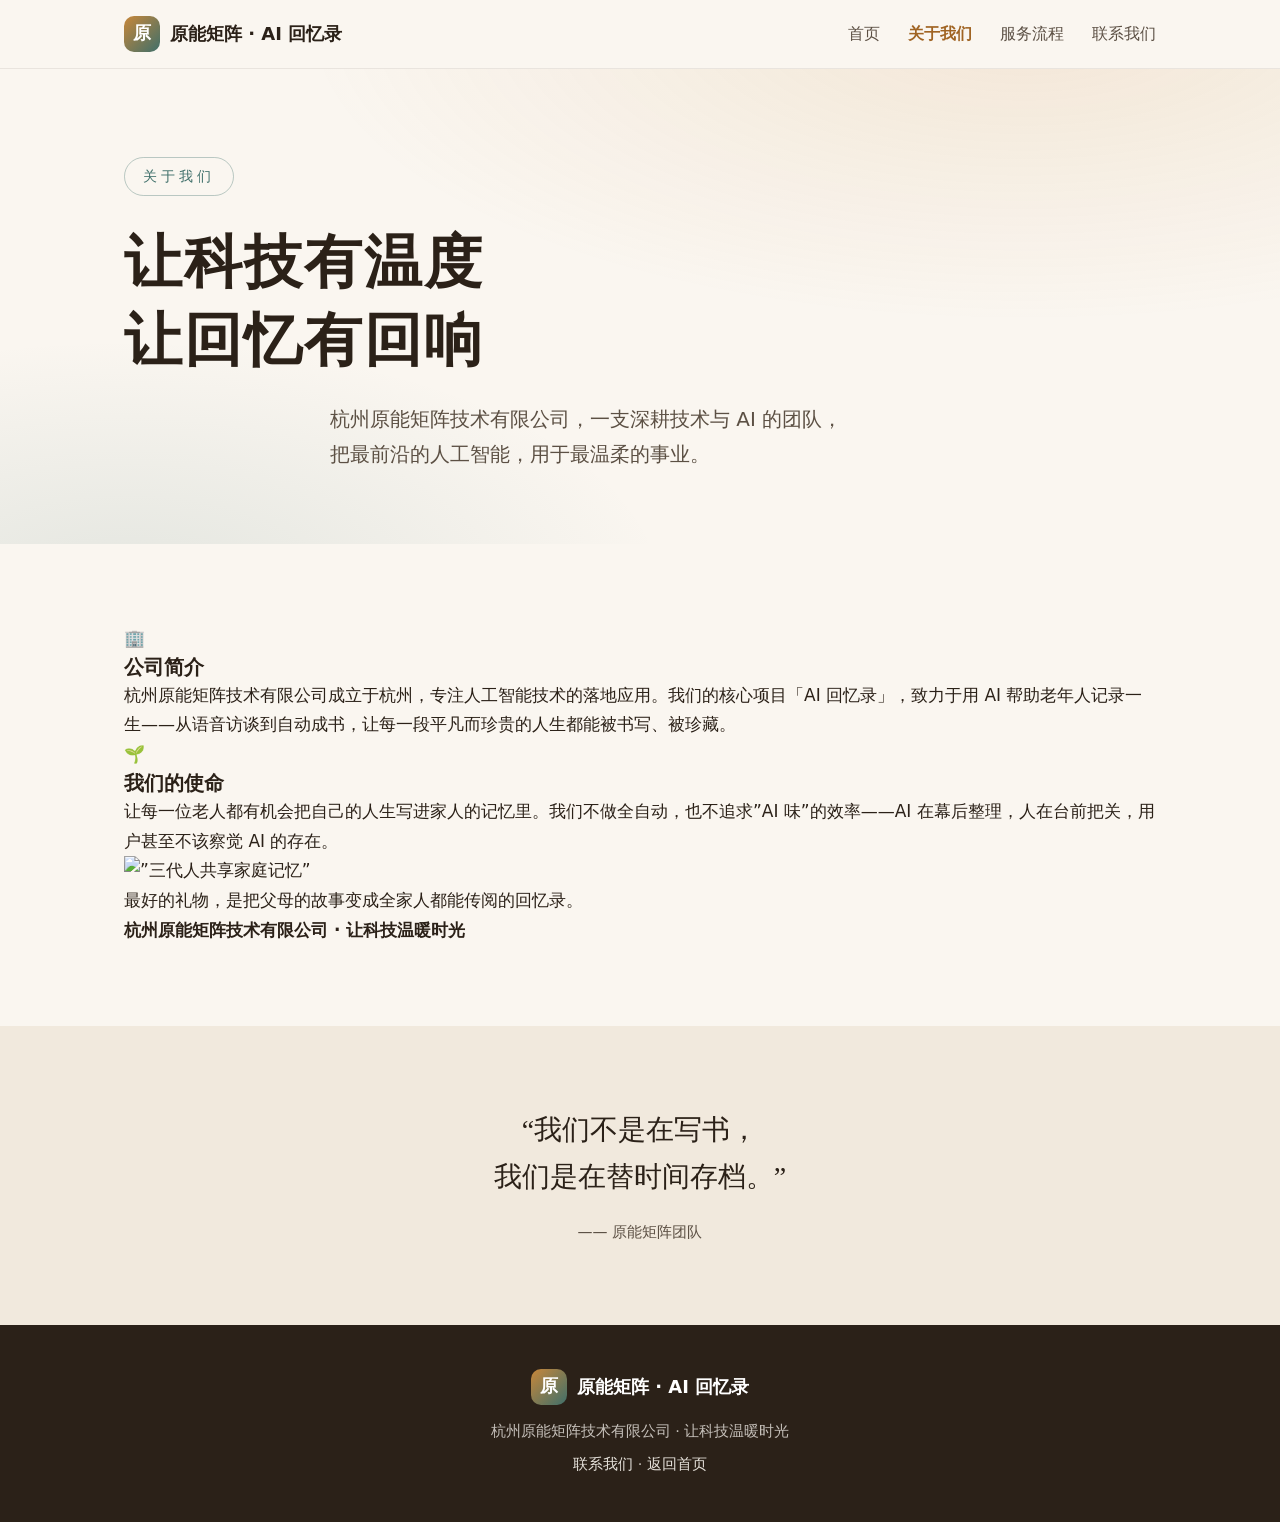
==== about.html @ 4eae6984 "1st" ====
<!DOCTYPE html>
<html lang="zh-CN">
<head>
  <meta charset="UTF-8">
  <meta name="viewport" content="width=device-width, initial-scale=1.0">
  <title>关于我们 — 原能矩阵 · AI 回忆录</title>
  <meta name="description" content="杭州原能矩阵技术有限公司：一支技术与人文并重的团队，用 AI 为老年人撰写回忆录。">
  <link rel="stylesheet" href="css/main.css">
</head>
<body>

  <header class="site-header">
    <div class="container nav">
      <a class="brand" href="index.html">
        <span class="brand-mark">原</span>
        <span>原能矩阵 · AI 回忆录</span>
      </a>
      <ul class="nav-links">
        <li><a href="index.html">首页</a></li>
        <li><a href="about.html" class="active">关于我们</a></li>
        <li><a href="service.html">服务流程</a></li>
        <li><a href="contact.html">联系我们</a></li>
      </ul>
    </div>
  </header>

  <section class="hero">
    <div class="container">
      <span class="hero-eyebrow">关于我们</span>
      <h1>让科技有温度<br>让回忆有回响</h1>
      <p class="hero-sub">杭州原能矩阵技术有限公司，一支深耕技术与 AI 的团队，<br>把最前沿的人工智能，用于最温柔的事业。</p>
    </div>
  </section>

  <section class="section">
    <div class="container">
      <div class=”grid grid-2”>
        <div class=”card”>
          <div class=”card-icon”>🏢</div>
          <h3>公司简介</h3>
          <p>杭州原能矩阵技术有限公司成立于杭州，专注人工智能技术的落地应用。我们的核心项目「AI 回忆录」，致力于用 AI 帮助老年人记录一生——从语音访谈到自动成书，让每一段平凡而珍贵的人生都能被书写、被珍藏。</p>
        </div>
        <div class=”card”>
          <div class=”card-icon”>🌱</div>
          <h3>我们的使命</h3>
          <p>让每一位老人都有机会把自己的人生写进家人的记忆里。我们不做全自动，也不追求”AI 味”的效率——AI 在幕后整理，人在台前把关，用户甚至不该察觉 AI 的存在。</p>
        </div>
      </div>
      <div class=”card” style=”margin-top: 24px;”>
        <img src=”images/family.jpg” alt=”三代人共享家庭记忆” style=”width: 100%; height: auto; max-height: 380px; object-fit: cover; border-radius: 12px; margin-bottom: 16px;”>
        <p style=”text-align: center; color: var(--ink-soft);”>
          最好的礼物，是把父母的故事变成全家人都能传阅的回忆录。<br>
          <strong>杭州原能矩阵技术有限公司 · 让科技温暖时光</strong>
        </p>
      </div>
    </div>
  </section>

  <section class="section alt">
    <div class="container">
      <div class="quote">
        <blockquote>“我们不是在写书，<br>我们是在替时间存档。”</blockquote>
        <cite>—— 原能矩阵团队</cite>
      </div>
    </div>
  </section>

  <footer class="site-footer">
    <div class="container">
      <div class="brand">
        <span class="brand-mark">原</span>
        <span>原能矩阵 · AI 回忆录</span>
      </div>
      <p>杭州原能矩阵技术有限公司 · 让科技温暖时光</p>
      <p style="margin-top:8px"><a href="contact.html">联系我们</a> · <a href="index.html">返回首页</a></p>
    </div>
  </footer>

</body>
</html>
---- css/main.css ----
/* 原能矩阵 · AI 回忆录 — 全站样式 */
:root {
  --ink: #2b2118;
  --ink-soft: #5c5044;
  --paper: #faf6f0;
  --paper-deep: #f1e9dd;
  --amber: #c8873a;
  --amber-deep: #a06423;
  --teal: #3f6f6a;
  --card: #ffffff;
  --shadow: 0 6px 24px rgba(43, 33, 24, .08);
  --radius: 16px;
}

* { margin: 0; padding: 0; box-sizing: border-box; }

html { scroll-behavior: smooth; }

body {
  font-family: "PingFang SC", "Hiragino Sans GB", "Microsoft YaHei", system-ui, sans-serif;
  color: var(--ink);
  background: var(--paper);
  line-height: 1.75;
  font-size: 17px;
}

h1, h2, h3 { font-family: "Songti SC", "Noto Serif SC", "SimSun", serif; line-height: 1.35; }

img { max-width: 100%; display: block; }

a { color: var(--amber-deep); text-decoration: none; }
a:hover { text-decoration: underline; }

.container { max-width: 1080px; margin: 0 auto; padding: 0 24px; }

/* ---------- 顶部导航 ---------- */
.site-header {
  position: sticky; top: 0; z-index: 50;
  background: rgba(250, 246, 240, .92);
  backdrop-filter: blur(10px);
  border-bottom: 1px solid rgba(43, 33, 24, .08);
}
.nav {
  display: flex; align-items: center; justify-content: space-between;
  height: 68px;
}
.brand { display: flex; align-items: center; gap: 10px; font-weight: 700; font-size: 18px; color: var(--ink); }
.brand-mark {
  width: 36px; height: 36px; border-radius: 10px;
  background: linear-gradient(135deg, var(--amber), var(--teal));
  color: #fff; display: grid; place-items: center;
  font-family: serif; font-size: 18px;
}
.nav-links { display: flex; gap: 28px; list-style: none; }
.nav-links a { color: var(--ink-soft); font-size: 15.5px; }
.nav-links a:hover { color: var(--amber-deep); text-decoration: none; }
.nav-links a.active { color: var(--amber-deep); font-weight: 600; }

/* ---------- Hero ---------- */
.hero {
  padding: 88px 0 72px;
  background:
    radial-gradient(1200px 500px at 80% -10%, rgba(200, 135, 58, .14), transparent 60%),
    radial-gradient(900px 420px at 10% 110%, rgba(63, 111, 106, .12), transparent 60%);
  text-align: left;
}
.hero-grid {
  display: grid;
  grid-template-columns: 1.05fr .95fr;
  gap: 48px;
  align-items: center;
}
.hero-content { max-width: 620px; }
.hero-image {
  border-radius: 24px;
  overflow: hidden;
  box-shadow: 0 18px 50px rgba(43, 33, 24, .18);
}
.hero-image img {
  width: 100%;
  height: auto;
  display: block;
  object-fit: cover;
  aspect-ratio: 4 / 3;
}
.hero-eyebrow {
  display: inline-block; font-size: 14px; letter-spacing: 4px;
  color: var(--teal); border: 1px solid rgba(63, 111, 106, .35);
  padding: 6px 18px; border-radius: 999px; margin-bottom: 28px;
}
.hero h1 { font-size: clamp(34px, 6vw, 58px); letter-spacing: 2px; }
.hero h1 em { font-style: normal; color: var(--amber-deep); }
.hero-sub { margin: 22px auto 0; max-width: 620px; color: var(--ink-soft); font-size: clamp(16px, 2.4vw, 20px); }
.hero-actions { margin-top: 40px; display: flex; gap: 16px; justify-content: center; flex-wrap: wrap; }

.btn {
  display: inline-block; padding: 13px 32px; border-radius: 999px;
  font-size: 16px; font-weight: 600; cursor: pointer; border: 1px solid transparent;
  transition: transform .15s ease, box-shadow .15s ease;
}
.btn:hover { text-decoration: none; transform: translateY(-2px); }
.btn-primary { background: var(--amber); color: #fff; box-shadow: 0 8px 20px rgba(200, 135, 58, .35); }
.btn-primary:hover { background: var(--amber-deep); }
.btn-ghost { background: transparent; color: var(--ink); border-color: rgba(43, 33, 24, .25); }
.btn-ghost:hover { border-color: var(--amber-deep); color: var(--amber-deep); }

/* ---------- 通用区块 ---------- */
.section { padding: 80px 0; }
.section.alt { background: var(--paper-deep); }
.section-head { text-align: center; margin-bottom: 52px; }
.section-head h2 { font-size: clamp(26px, 4vw, 36px); letter-spacing: 2px; }
.section-head p { color: var(--ink-soft); margin-top: 12px; }

/* 卡片 */
.grid { display: grid; gap: 28px; }
.grid-3 { grid-template-columns: repeat(3, 1fr); }
.grid-2 { grid-template-columns: repeat(2, 1fr); }

.card {
  background: var(--card); border-radius: var(--radius);
  padding: 34px 30px; box-shadow: var(--shadow);
  border: 1px solid rgba(43, 33, 24, .05);
  transition: transform .2s ease;
}
.card:hover { transform: translateY(-4px); }
.card-icon {
  width: 56px; height: 56px; border-radius: 14px;
  display: grid; place-items: center; font-size: 28px;
  background: rgba(200, 135, 58, .12); margin-bottom: 20px;
}
.card h3 { font-size: 21px; margin-bottom: 10px; }
.card p { color: var(--ink-soft); font-size: 15.5px; }

/* 流程步骤 */
.steps { counter-reset: step; }
.step { position: relative; padding-left: 76px; }
.step + .step { margin-top: 36px; }
.step-num {
  position: absolute; left: 0; top: 0;
  width: 52px; height: 52px; border-radius: 50%;
  background: var(--teal); color: #fff;
  display: grid; place-items: center;
  font-family: serif; font-size: 24px;
}
.step h3 { font-size: 19px; margin-bottom: 6px; }
.step p { color: var(--ink-soft); font-size: 15.5px; }

/* 引用 */
.quote {
  max-width: 720px; margin: 0 auto; text-align: center;
  padding: 0 24px;
}
.quote blockquote {
  font-family: "Songti SC", "Noto Serif SC", serif;
  font-size: clamp(20px, 3.4vw, 28px); line-height: 1.7;
  color: var(--ink);
}
.quote cite { display: block; margin-top: 18px; color: var(--ink-soft); font-style: normal; font-size: 15px; }

/* 联系 */
.contact-list { list-style: none; display: grid; gap: 18px; max-width: 560px; margin: 0 auto; }
.contact-list li {
  background: var(--card); border-radius: var(--radius);
  padding: 20px 26px; box-shadow: var(--shadow);
  display: flex; align-items: center; gap: 16px;
}
.contact-list .ci { font-size: 24px; }

/* ---------- 页脚 ---------- */
.site-footer {
  background: var(--ink); color: rgba(250, 246, 240, .75);
  padding: 44px 0; text-align: center; font-size: 14.5px;
}
.site-footer .brand { color: #fff; justify-content: center; margin-bottom: 14px; }
.site-footer a { color: rgba(250, 246, 240, .9); }

/* ---------- 移动端 ---------- */
@media (max-width: 860px) {
  .grid-3, .grid-2 { grid-template-columns: 1fr; }
  .nav-links { gap: 16px; }
  .nav-links a { font-size: 14px; }
  .hero { padding: 64px 0 56px; }
  .hero-grid { grid-template-columns: 1fr; }
  .hero-image { max-width: 70%; margin: 0 auto; }
  .section { padding: 56px 0; }
}
@media (max-width: 560px) {
  .nav { height: auto; flex-direction: column; gap: 10px; padding: 12px 0; }
  .nav-links { flex-wrap: wrap; justify-content: center; gap: 12px 20px; }
  body { font-size: 16px; }
  .contact-list li { flex-direction: column; text-align: center; }
}
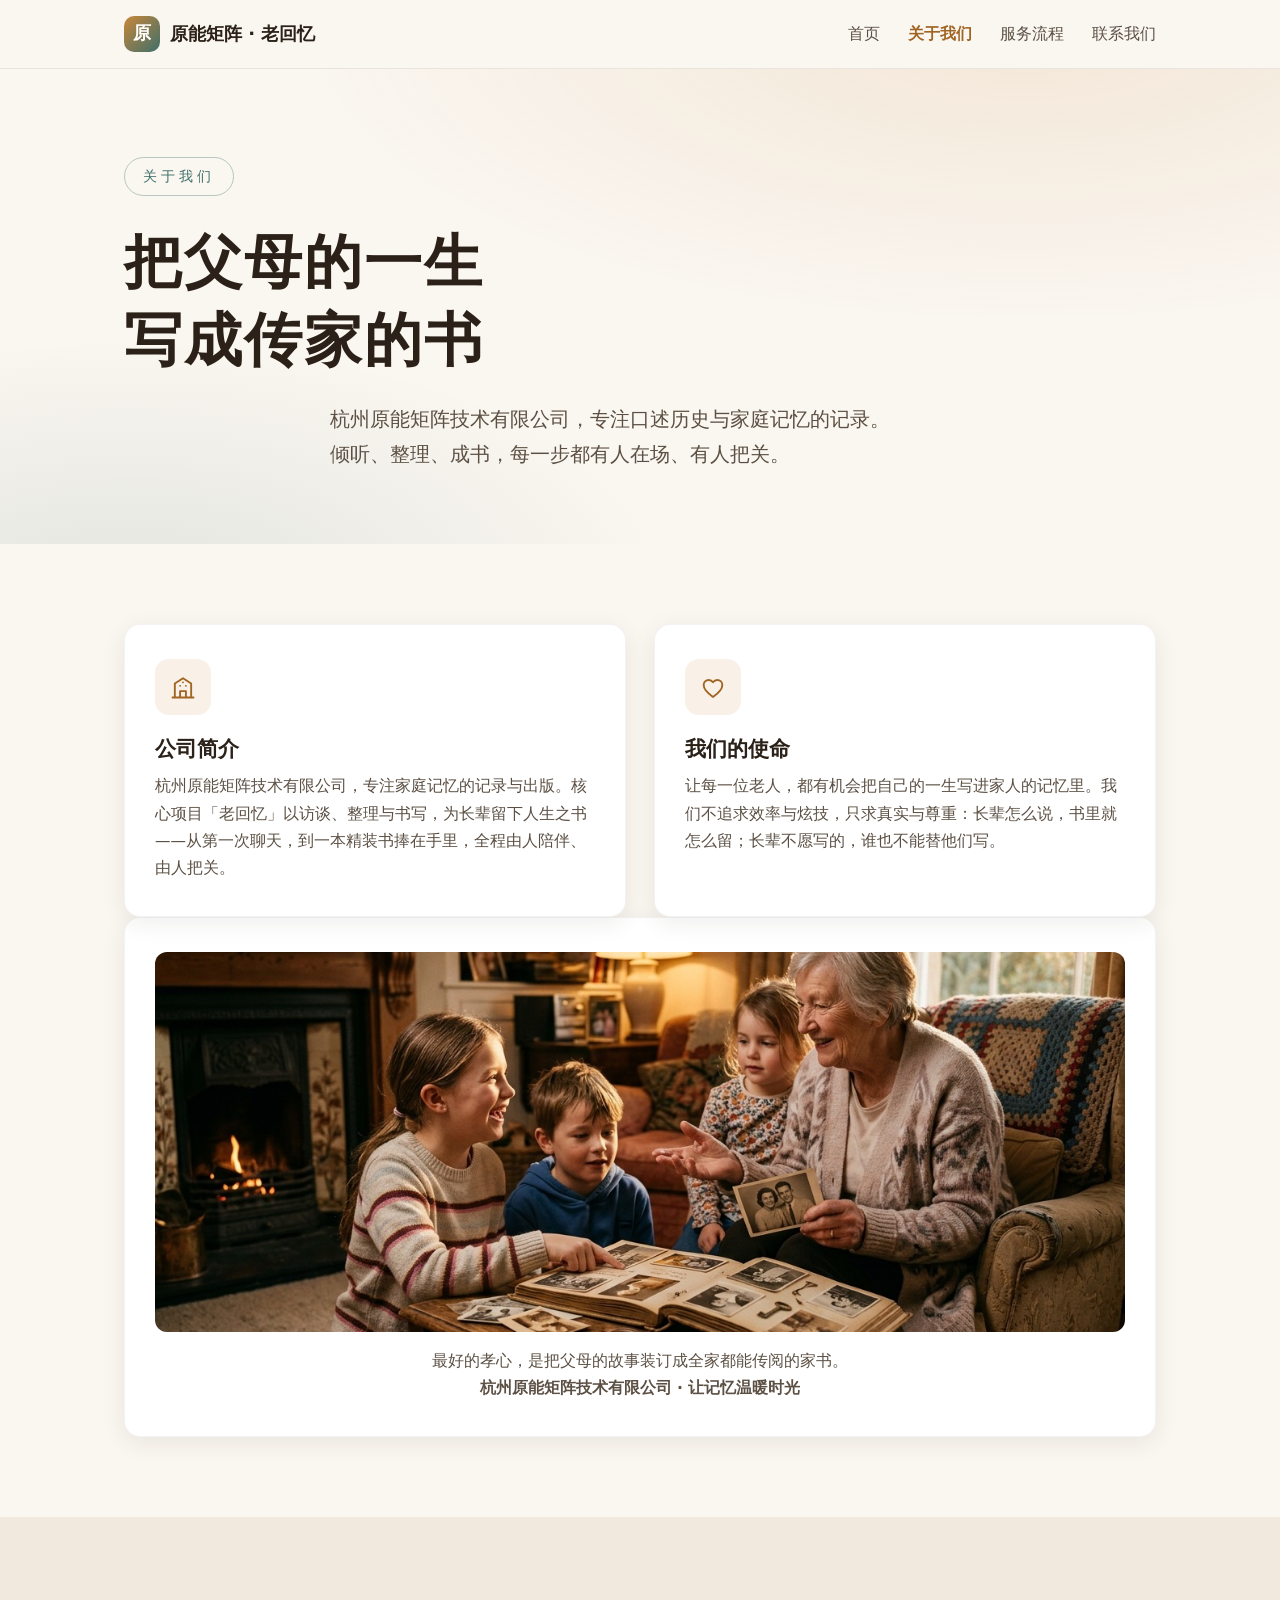
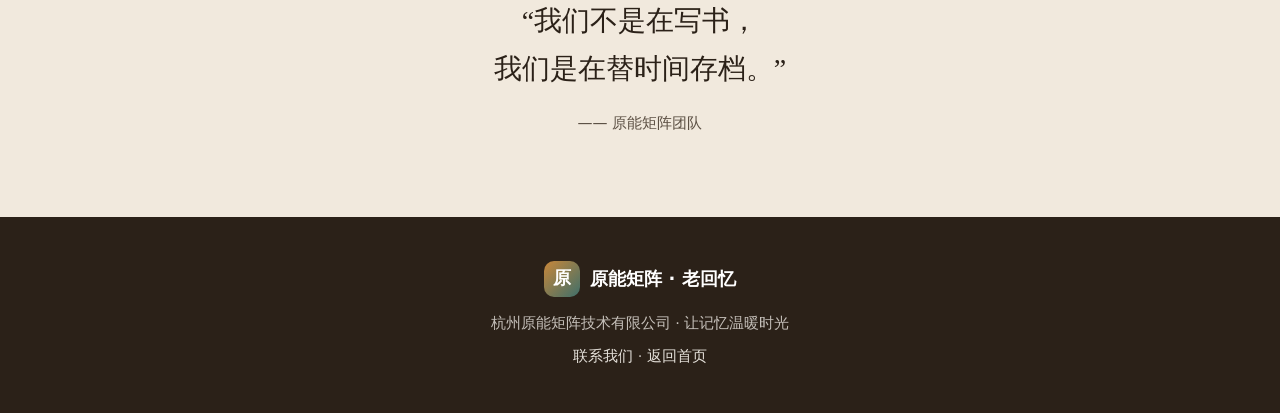
==== commit f193047e: "去AI化与人文改造：品牌更名「老回忆」，修复about页全角引号bug，压缩图片，新增传统文化风格" ====
--- a/about.html
+++ b/about.html
@@ -3,8 +3,9 @@
 <head>
   <meta charset="UTF-8">
   <meta name="viewport" content="width=device-width, initial-scale=1.0">
-  <title>关于我们 — 原能矩阵 · AI 回忆录</title>
-  <meta name="description" content="杭州原能矩阵技术有限公司：一支技术与人文并重的团队，用 AI 为老年人撰写回忆录。">
+  <title>关于我们 — 原能矩阵 · 老回忆</title>
+  <meta name="description" content="杭州原能矩阵技术有限公司：用倾听与书写，为长辈留存一生的故事。让父母的故事，成为传家的书。">
+  <link rel="icon" href='data:image/svg+xml,<svg xmlns="http://www.w3.org/2000/svg" viewBox="0 0 64 64"><rect width="64" height="64" rx="14" fill="%23a06423"/><text x="32" y="43" font-size="34" text-anchor="middle" fill="%23faf6f0" font-family="Songti SC,serif">原</text></svg>'>
   <link rel="stylesheet" href="css/main.css">
 </head>
 <body>
@@ -13,7 +14,7 @@
     <div class="container nav">
       <a class="brand" href="index.html">
         <span class="brand-mark">原</span>
-        <span>原能矩阵 · AI 回忆录</span>
+        <span>原能矩阵 · 老回忆</span>
       </a>
       <ul class="nav-links">
         <li><a href="index.html">首页</a></li>
@@ -27,30 +28,34 @@
   <section class="hero">
     <div class="container">
       <span class="hero-eyebrow">关于我们</span>
-      <h1>让科技有温度<br>让回忆有回响</h1>
-      <p class="hero-sub">杭州原能矩阵技术有限公司，一支深耕技术与 AI 的团队，<br>把最前沿的人工智能，用于最温柔的事业。</p>
+      <h1>把父母的一生<br>写成传家的书</h1>
+      <p class="hero-sub">杭州原能矩阵技术有限公司，专注口述历史与家庭记忆的记录。<br>倾听、整理、成书，每一步都有人在场、有人把关。</p>
     </div>
   </section>
 
   <section class="section">
     <div class="container">
-      <div class=”grid grid-2”>
-        <div class=”card”>
-          <div class=”card-icon”>🏢</div>
+      <div class="grid grid-2">
+        <div class="card">
+          <div class="card-icon">
+            <svg viewBox="0 0 24 24" fill="none" stroke="currentColor" stroke-width="1.6" stroke-linecap="round" stroke-linejoin="round" aria-hidden="true"><path d="M3 21h18M5 21V9l7-4.5L19 9v12M9.5 21v-5.5h5V21"/><path d="M9.5 11h.01M14.5 11h.01M12 8h.01"/></svg>
+          </div>
           <h3>公司简介</h3>
-          <p>杭州原能矩阵技术有限公司成立于杭州，专注人工智能技术的落地应用。我们的核心项目「AI 回忆录」，致力于用 AI 帮助老年人记录一生——从语音访谈到自动成书，让每一段平凡而珍贵的人生都能被书写、被珍藏。</p>
+          <p>杭州原能矩阵技术有限公司，专注家庭记忆的记录与出版。核心项目「老回忆」以访谈、整理与书写，为长辈留下人生之书——从第一次聊天，到一本精装书捧在手里，全程由人陪伴、由人把关。</p>
         </div>
-        <div class=”card”>
-          <div class=”card-icon”>🌱</div>
+        <div class="card">
+          <div class="card-icon">
+            <svg viewBox="0 0 24 24" fill="none" stroke="currentColor" stroke-width="1.6" stroke-linecap="round" stroke-linejoin="round" aria-hidden="true"><path d="M12 20.5C7 17 4 13.8 4 10.3 4 7.9 5.9 6 8.3 6c1.5 0 2.9.8 3.7 2 .8-1.2 2.2-2 3.7-2C18.1 6 20 7.9 20 10.3c0 3.5-3 6.8-8 10.2Z"/></svg>
+          </div>
           <h3>我们的使命</h3>
-          <p>让每一位老人都有机会把自己的人生写进家人的记忆里。我们不做全自动，也不追求”AI 味”的效率——AI 在幕后整理，人在台前把关，用户甚至不该察觉 AI 的存在。</p>
+          <p>让每一位老人，都有机会把自己的一生写进家人的记忆里。我们不追求效率与炫技，只求真实与尊重：长辈怎么说，书里就怎么留；长辈不愿写的，谁也不能替他们写。</p>
         </div>
       </div>
-      <div class=”card” style=”margin-top: 24px;”>
-        <img src=”images/family.jpg” alt=”三代人共享家庭记忆” style=”width: 100%; height: auto; max-height: 380px; object-fit: cover; border-radius: 12px; margin-bottom: 16px;”>
-        <p style=”text-align: center; color: var(--ink-soft);”>
-          最好的礼物，是把父母的故事变成全家人都能传阅的回忆录。<br>
-          <strong>杭州原能矩阵技术有限公司 · 让科技温暖时光</strong>
+      <div class="card about-photo">
+        <img src="images/family.jpg" alt="三代人共享家庭记忆">
+        <p class="about-caption">
+          最好的孝心，是把父母的故事装订成全家都能传阅的家书。<br>
+          <strong>杭州原能矩阵技术有限公司 · 让记忆温暖时光</strong>
         </p>
       </div>
     </div>
@@ -69,9 +74,9 @@
     <div class="container">
       <div class="brand">
         <span class="brand-mark">原</span>
-        <span>原能矩阵 · AI 回忆录</span>
+        <span>原能矩阵 · 老回忆</span>
       </div>
-      <p>杭州原能矩阵技术有限公司 · 让科技温暖时光</p>
+      <p>杭州原能矩阵技术有限公司 · 让记忆温暖时光</p>
       <p style="margin-top:8px"><a href="contact.html">联系我们</a> · <a href="index.html">返回首页</a></p>
     </div>
   </footer>
--- a/css/main.css
+++ b/css/main.css
@@ -1,4 +1,4 @@
-/* 原能矩阵 · AI 回忆录 — 全站样式 */
+/* 原能矩阵 · 老回忆 — 全站样式 */
 :root {
   --ink: #2b2118;
   --ink-soft: #5c5044;
@@ -125,9 +125,11 @@
 .card:hover { transform: translateY(-4px); }
 .card-icon {
   width: 56px; height: 56px; border-radius: 14px;
-  display: grid; place-items: center; font-size: 28px;
+  display: grid; place-items: center;
+  color: var(--amber-deep);
   background: rgba(200, 135, 58, .12); margin-bottom: 20px;
 }
+.card-icon svg { width: 28px; height: 28px; }
 .card h3 { font-size: 21px; margin-bottom: 10px; }
 .card p { color: var(--ink-soft); font-size: 15.5px; }
 
@@ -157,6 +159,29 @@
 }
 .quote cite { display: block; margin-top: 18px; color: var(--ink-soft); font-style: normal; font-size: 15px; }
 
+/* 古典引用 */
+.quote-classic .seal {
+  display: inline-block; width: 46px; height: 46px; line-height: 46px;
+  background: var(--amber-deep); color: var(--paper);
+  border-radius: 6px; font-family: "Songti SC", "Noto Serif SC", serif;
+  font-size: 24px; text-align: center; letter-spacing: 0;
+  transform: rotate(-8deg); box-shadow: 0 3px 10px rgba(160, 100, 35, .35);
+  margin-bottom: 22px;
+}
+.quote-classic blockquote {
+  font-size: clamp(28px, 4.6vw, 42px);
+  font-weight: 600; color: var(--amber-deep);
+  line-height: 1.5; letter-spacing: 3px;
+}
+.quote-note { margin-top: 16px; color: var(--ink-soft); font-size: 16px; }
+
+/* 关于页图片 */
+.about-photo img {
+  width: 100%; height: auto; max-height: 380px;
+  object-fit: cover; border-radius: 12px; margin-bottom: 16px;
+}
+.about-caption { text-align: center; color: var(--ink-soft); }
+
 /* 联系 */
 .contact-list { list-style: none; display: grid; gap: 18px; max-width: 560px; margin: 0 auto; }
 .contact-list li {
@@ -164,7 +189,8 @@
   padding: 20px 26px; box-shadow: var(--shadow);
   display: flex; align-items: center; gap: 16px;
 }
-.contact-list .ci { font-size: 24px; }
+.contact-list .ci { color: var(--amber-deep); display: grid; place-items: center; }
+.contact-list .ci svg { width: 24px; height: 24px; }
 
 /* ---------- 页脚 ---------- */
 .site-footer {
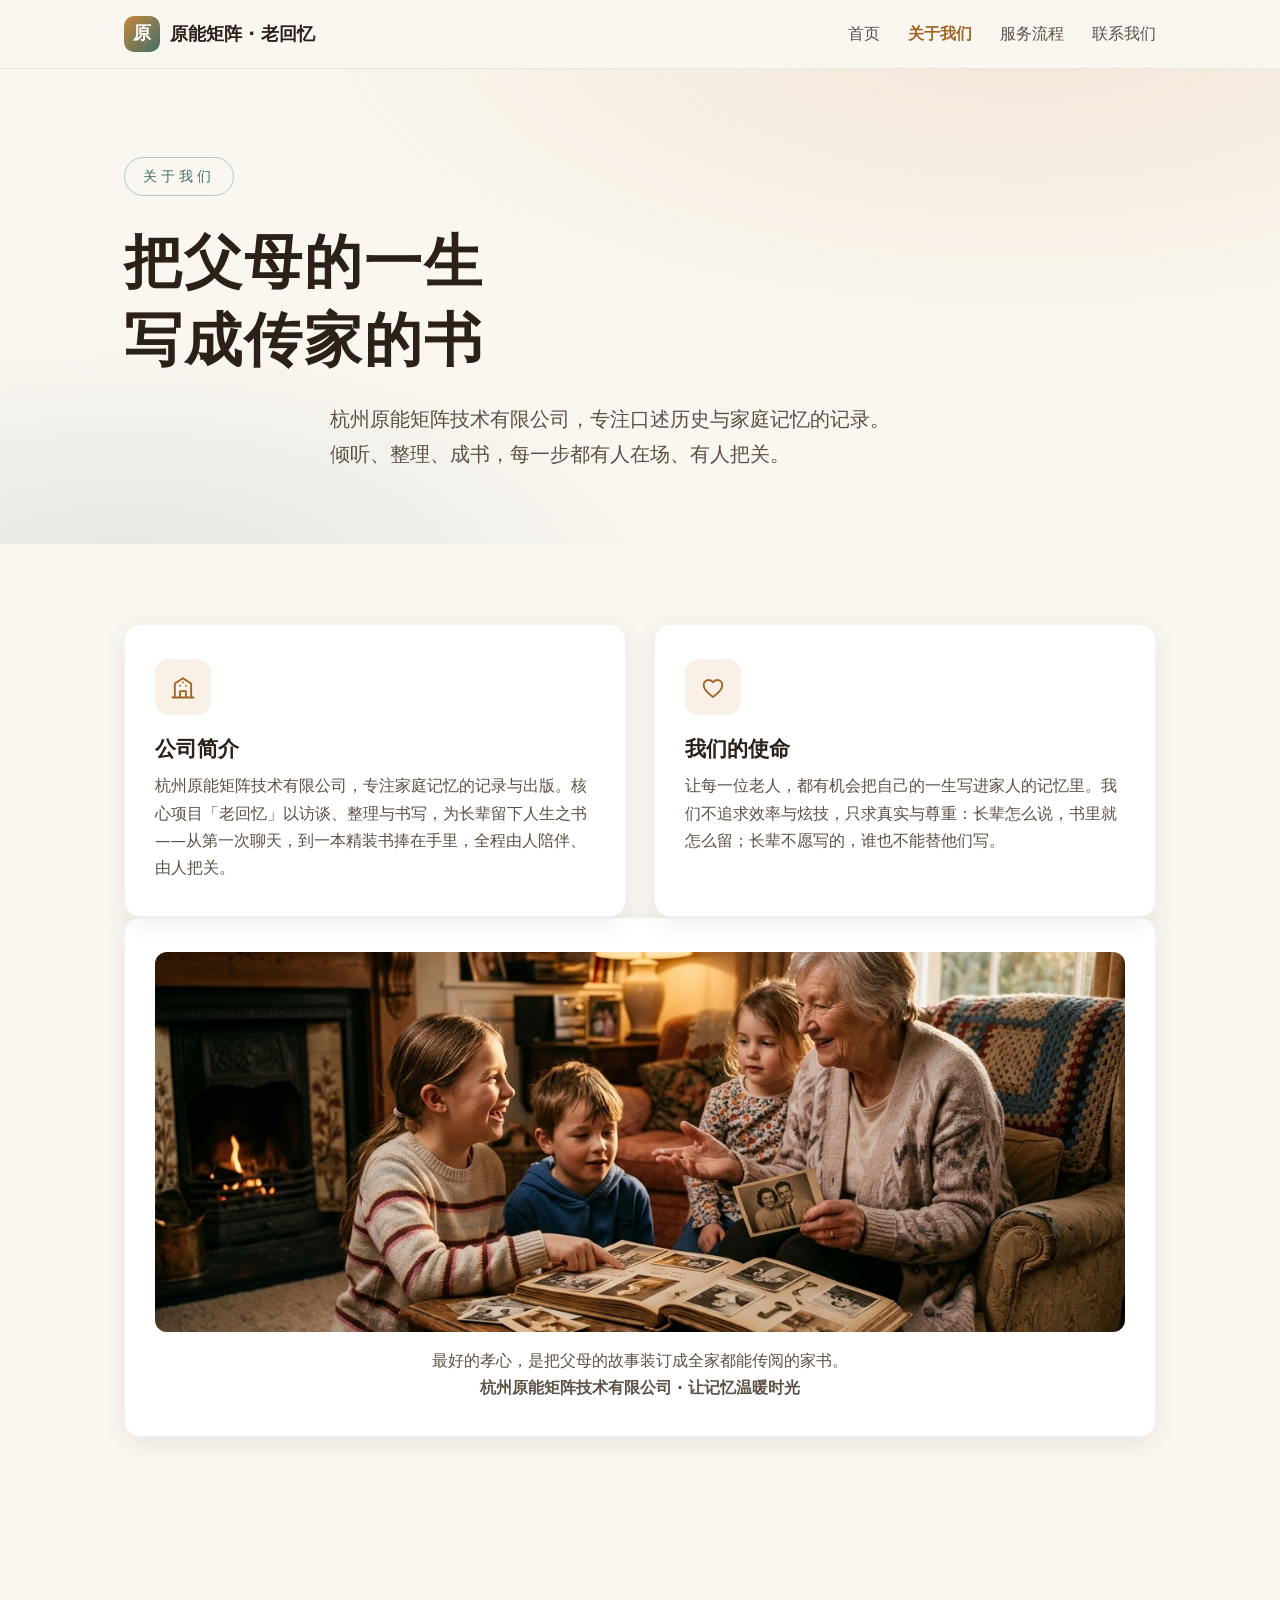
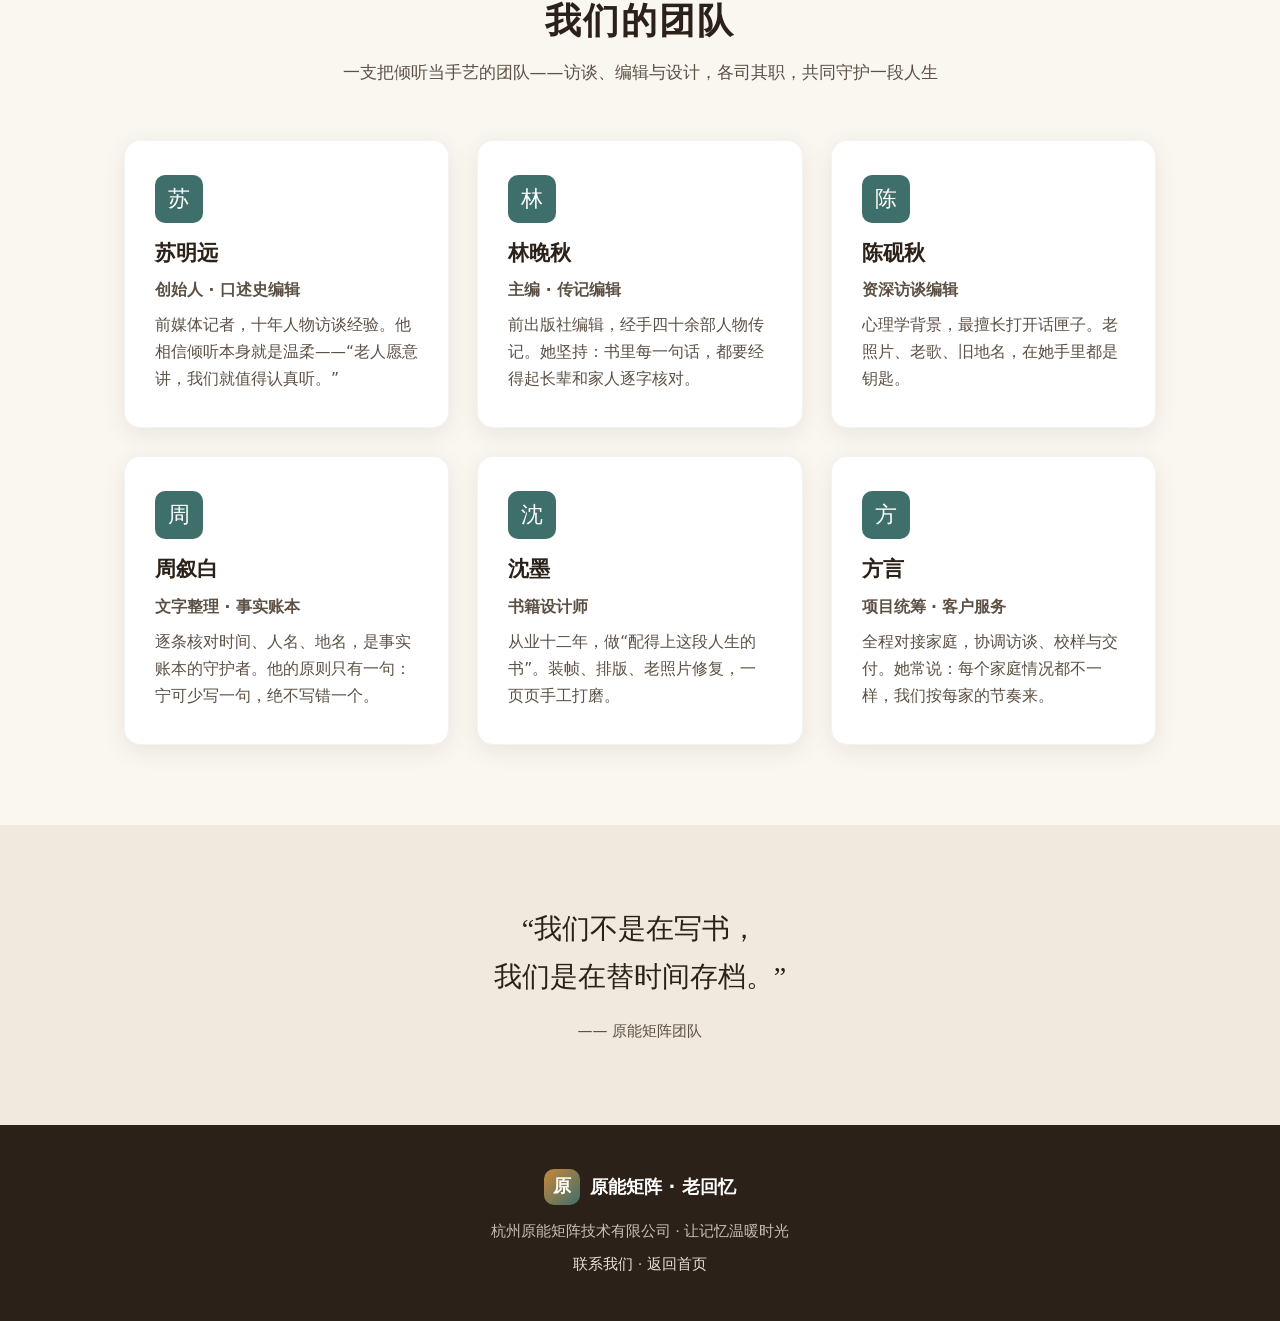
==== commit cdbd3548: "产品升级：新增用户反馈与团队阵容板块，首页重构转化链（社会证明+可定制锚点+收尾CTA）" ====
--- a/about.html
+++ b/about.html
@@ -61,6 +61,53 @@
     </div>
   </section>
 
+  <section class="section">
+    <div class="container">
+      <div class="section-head">
+        <h2>我们的团队</h2>
+        <p>一支把倾听当手艺的团队——访谈、编辑与设计，各司其职，共同守护一段人生</p>
+      </div>
+      <div class="grid grid-3">
+        <div class="card team-member">
+          <div class="team-seal">苏</div>
+          <h3>苏明远</h3>
+          <p class="team-role">创始人 · 口述史编辑</p>
+          <p>前媒体记者，十年人物访谈经验。他相信倾听本身就是温柔——“老人愿意讲，我们就值得认真听。”</p>
+        </div>
+        <div class="card team-member">
+          <div class="team-seal">林</div>
+          <h3>林晚秋</h3>
+          <p class="team-role">主编 · 传记编辑</p>
+          <p>前出版社编辑，经手四十余部人物传记。她坚持：书里每一句话，都要经得起长辈和家人逐字核对。</p>
+        </div>
+        <div class="card team-member">
+          <div class="team-seal">陈</div>
+          <h3>陈砚秋</h3>
+          <p class="team-role">资深访谈编辑</p>
+          <p>心理学背景，最擅长打开话匣子。老照片、老歌、旧地名，在她手里都是钥匙。</p>
+        </div>
+        <div class="card team-member">
+          <div class="team-seal">周</div>
+          <h3>周叙白</h3>
+          <p class="team-role">文字整理 · 事实账本</p>
+          <p>逐条核对时间、人名、地名，是事实账本的守护者。他的原则只有一句：宁可少写一句，绝不写错一个。</p>
+        </div>
+        <div class="card team-member">
+          <div class="team-seal">沈</div>
+          <h3>沈墨</h3>
+          <p class="team-role">书籍设计师</p>
+          <p>从业十二年，做“配得上这段人生的书”。装帧、排版、老照片修复，一页页手工打磨。</p>
+        </div>
+        <div class="card team-member">
+          <div class="team-seal">方</div>
+          <h3>方言</h3>
+          <p class="team-role">项目统筹 · 客户服务</p>
+          <p>全程对接家庭，协调访谈、校样与交付。她常说：每个家庭情况都不一样，我们按每家的节奏来。</p>
+        </div>
+      </div>
+    </div>
+  </section>
+
   <section class="section alt">
     <div class="container">
       <div class="quote">
--- a/css/main.css
+++ b/css/main.css
@@ -182,6 +182,27 @@
 }
 .about-caption { text-align: center; color: var(--ink-soft); }
 
+/* 用户反馈 */
+.tcard { display: flex; flex-direction: column; }
+.tquote { color: var(--ink); font-size: 16px; line-height: 1.9; flex: 1; }
+.tsign { margin-top: 20px; padding-top: 16px; border-top: 1px solid rgba(43, 33, 24, .08); }
+.tname { display: block; font-weight: 700; font-size: 15px; }
+.trole { color: var(--ink-soft); font-size: 13.5px; }
+
+/* 团队 */
+.team-seal {
+  width: 48px; height: 48px; line-height: 48px; text-align: center;
+  background: var(--teal); color: #fff; border-radius: 10px;
+  font-family: "Songti SC", "Noto Serif SC", serif; font-size: 22px;
+  margin-bottom: 16px;
+}
+.team-role { color: var(--amber-deep); font-size: 14px; font-weight: 600; margin-bottom: 8px; }
+
+/* 定价说明与收尾 CTA */
+.price-note { text-align: center; color: var(--ink-soft); font-size: 14.5px; margin-top: 24px; }
+.cta-title { font-size: clamp(24px, 3.6vw, 34px); letter-spacing: 2px; }
+.cta-sub { color: var(--ink-soft); font-size: 16px; margin-top: 10px; }
+
 /* 联系 */
 .contact-list { list-style: none; display: grid; gap: 18px; max-width: 560px; margin: 0 auto; }
 .contact-list li {
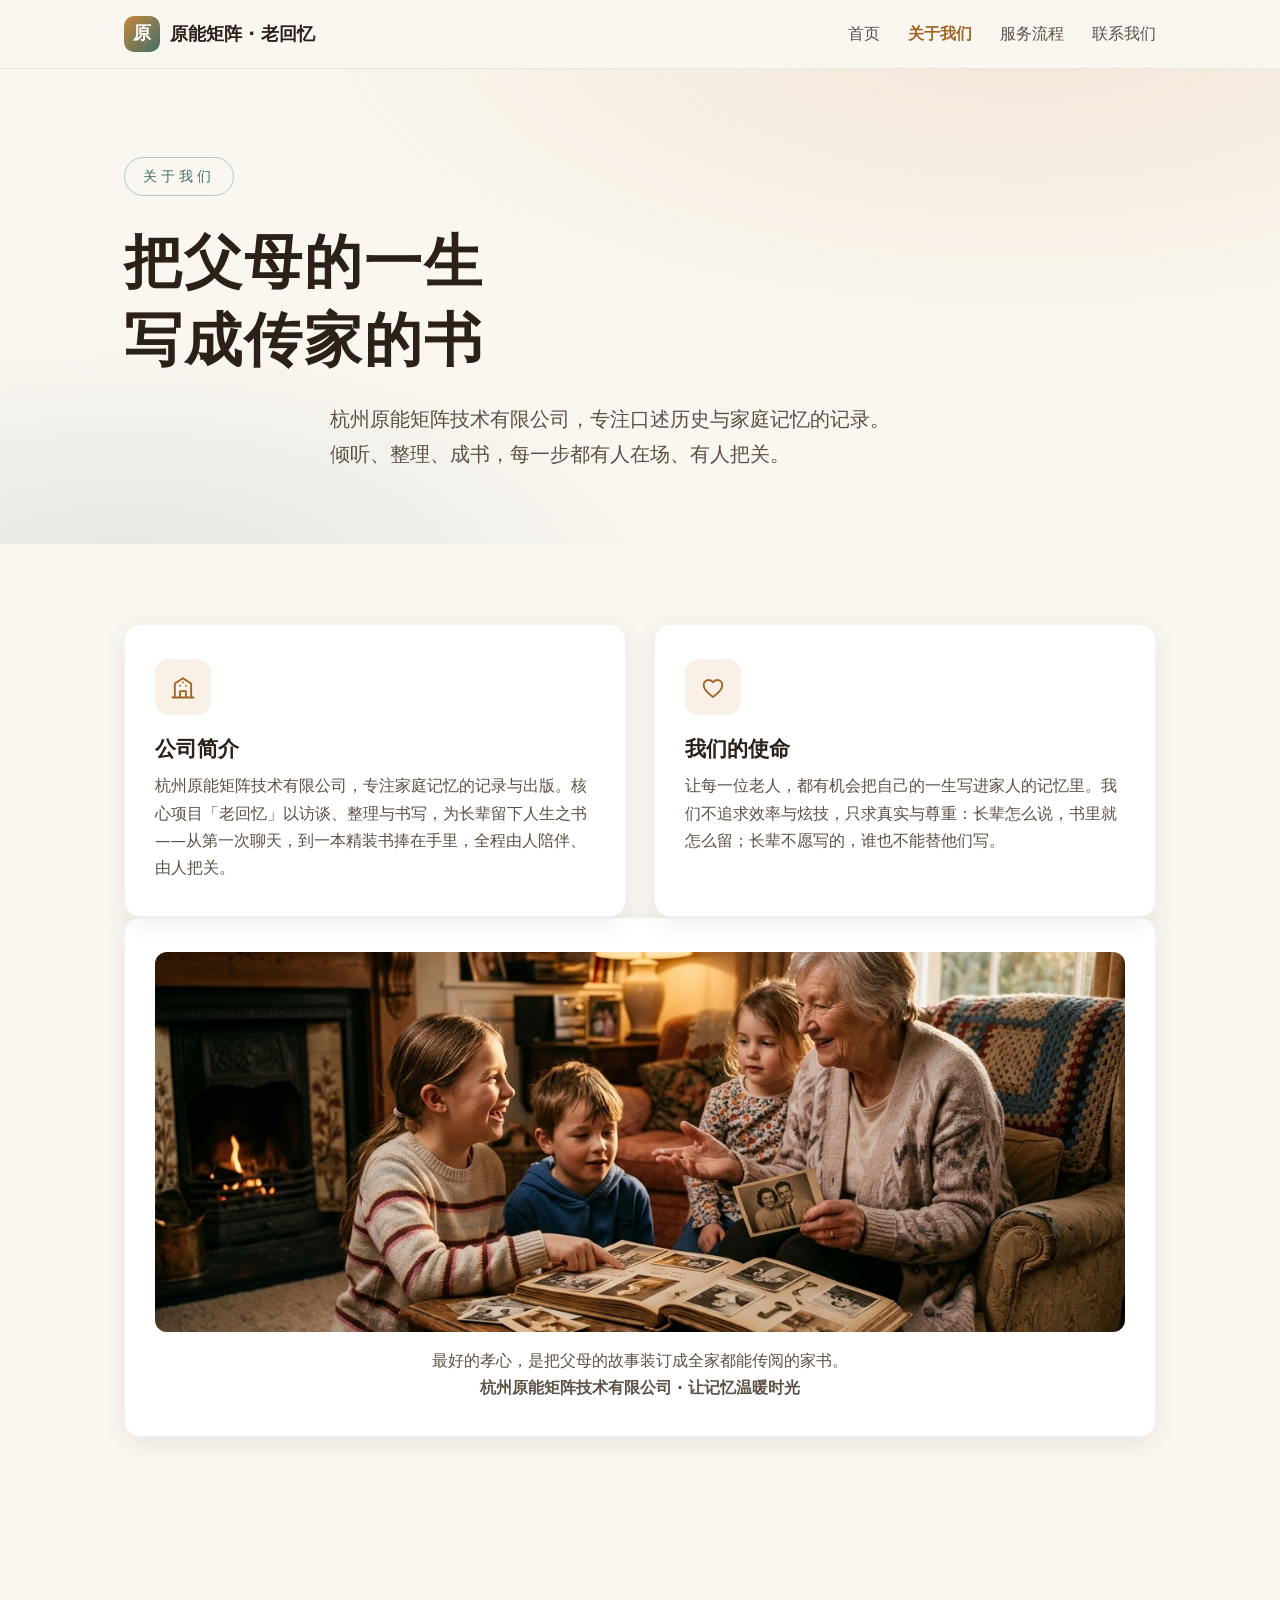
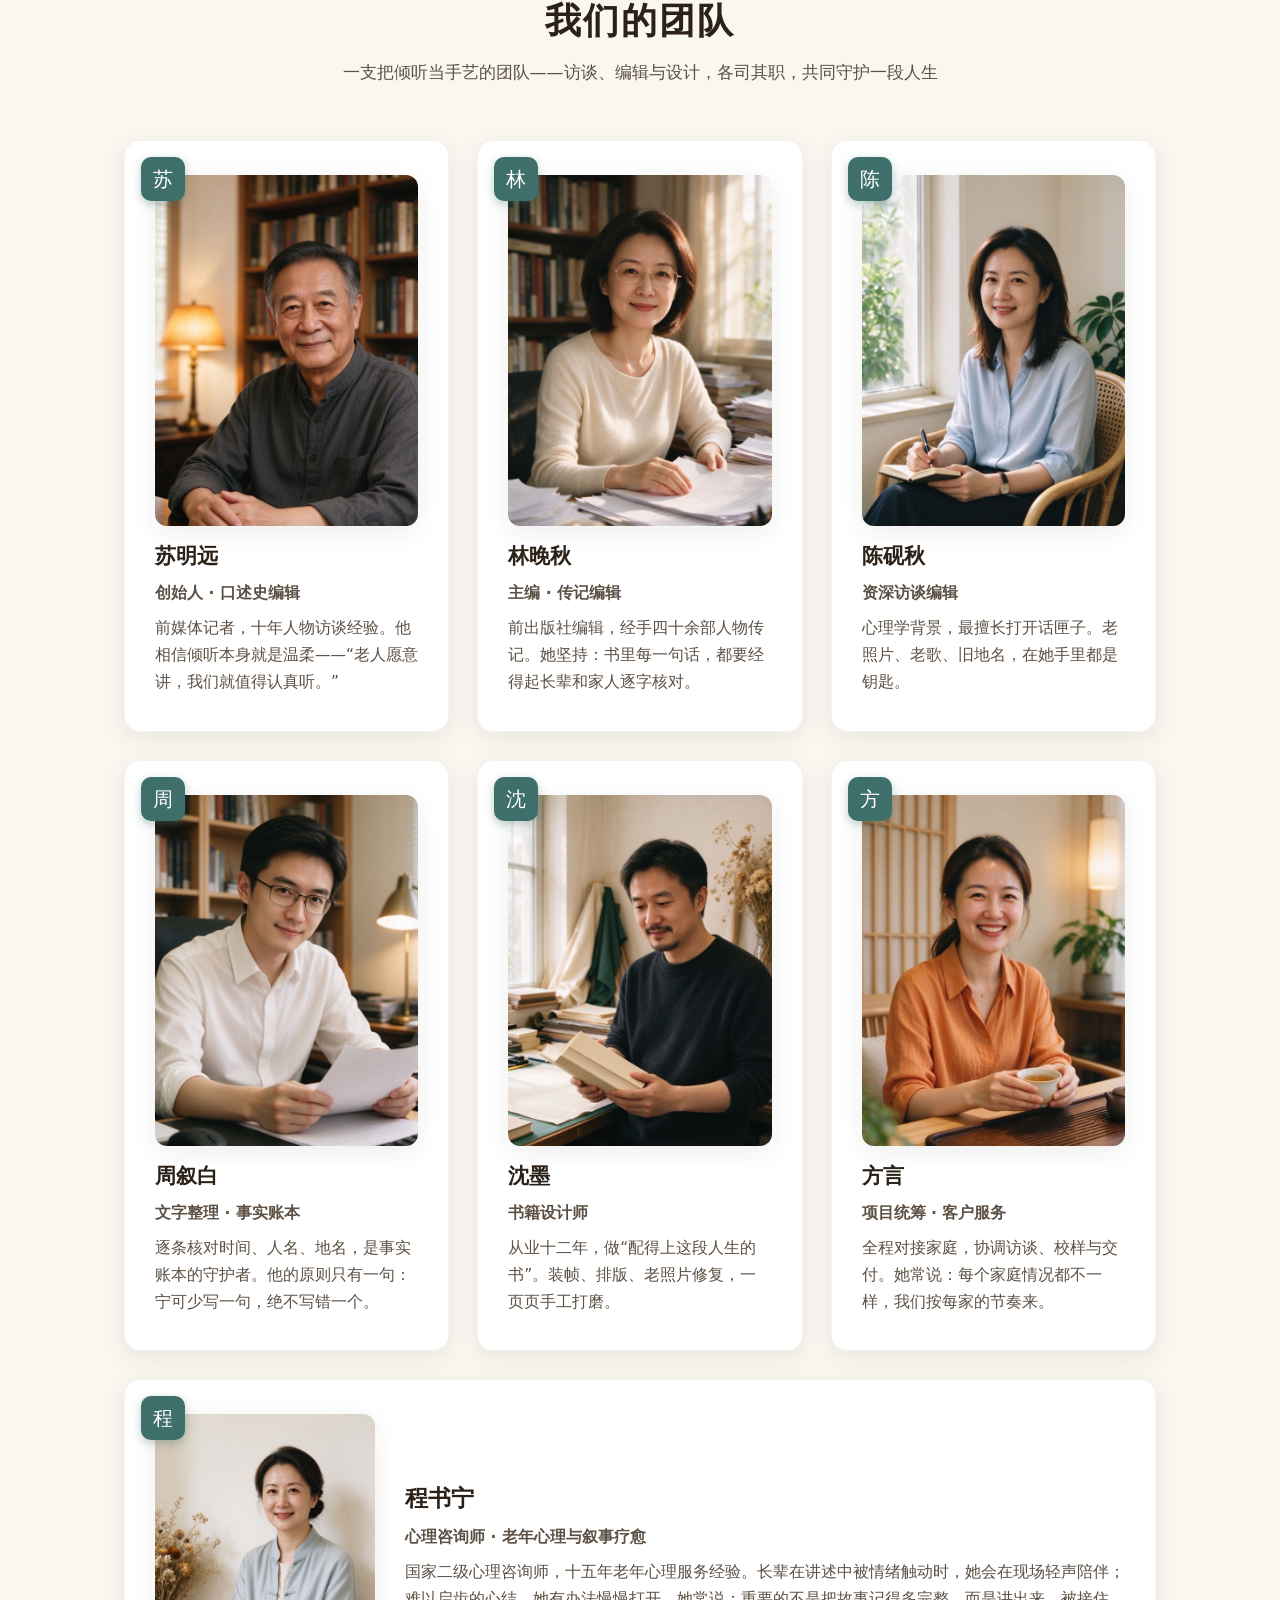
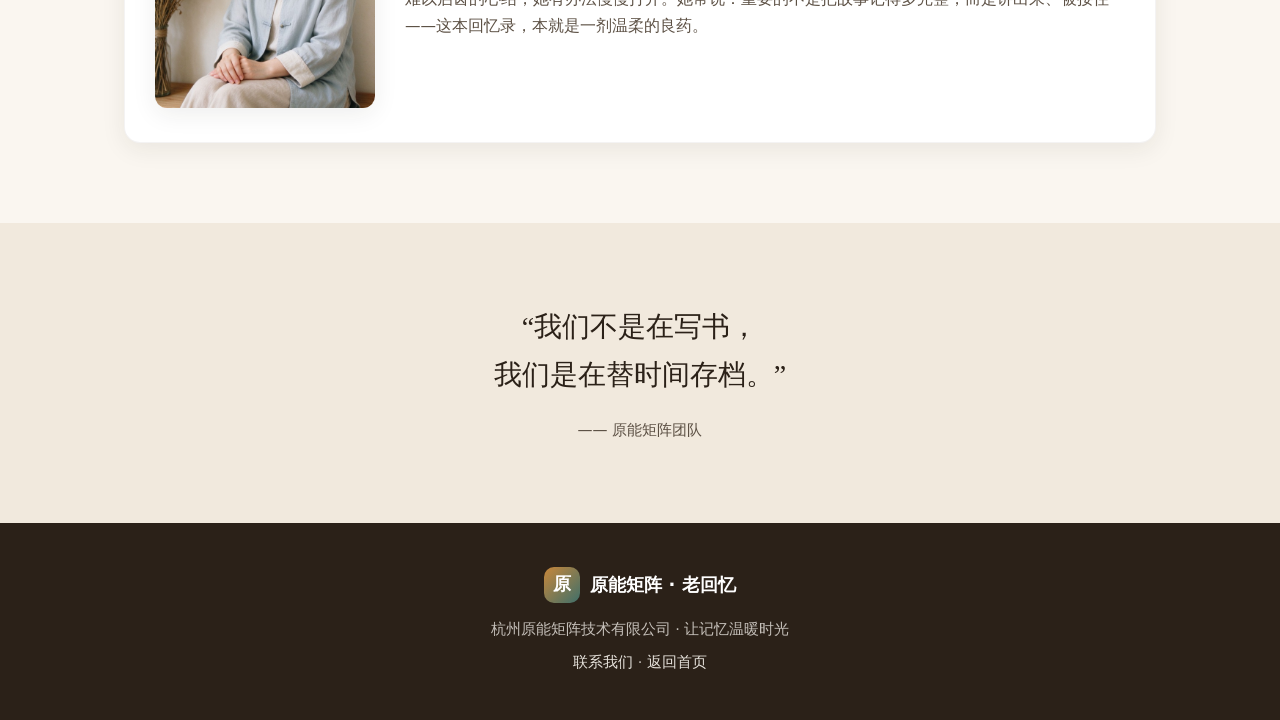
==== commit bc46086c: "首页三卡图卡化与反馈配图、团队照片卡升级并新增心理咨询师 - 「我们做什么」移除顶部横图，三卡内嵌 1:1 卡图（访谈/编辑成稿/精装交付） - 「家人的话」反馈卡三张配图（杭州父子/苏州母女/养老机" ====
--- a/about.html
+++ b/about.html
@@ -70,39 +70,54 @@
       <div class="grid grid-3">
         <div class="card team-member">
           <div class="team-seal">苏</div>
+          <img class="team-photo" src="images/su.jpg" alt="苏明远" loading="lazy">
           <h3>苏明远</h3>
           <p class="team-role">创始人 · 口述史编辑</p>
           <p>前媒体记者，十年人物访谈经验。他相信倾听本身就是温柔——“老人愿意讲，我们就值得认真听。”</p>
         </div>
         <div class="card team-member">
           <div class="team-seal">林</div>
+          <img class="team-photo" src="images/lin.jpg" alt="林晚秋" loading="lazy">
           <h3>林晚秋</h3>
           <p class="team-role">主编 · 传记编辑</p>
           <p>前出版社编辑，经手四十余部人物传记。她坚持：书里每一句话，都要经得起长辈和家人逐字核对。</p>
         </div>
         <div class="card team-member">
           <div class="team-seal">陈</div>
+          <img class="team-photo" src="images/chen.jpg" alt="陈砚秋" loading="lazy">
           <h3>陈砚秋</h3>
           <p class="team-role">资深访谈编辑</p>
           <p>心理学背景，最擅长打开话匣子。老照片、老歌、旧地名，在她手里都是钥匙。</p>
         </div>
         <div class="card team-member">
           <div class="team-seal">周</div>
+          <img class="team-photo" src="images/zhou.jpg" alt="周叙白" loading="lazy">
           <h3>周叙白</h3>
           <p class="team-role">文字整理 · 事实账本</p>
           <p>逐条核对时间、人名、地名，是事实账本的守护者。他的原则只有一句：宁可少写一句，绝不写错一个。</p>
         </div>
         <div class="card team-member">
           <div class="team-seal">沈</div>
+          <img class="team-photo" src="images/shen.jpg" alt="沈墨" loading="lazy">
           <h3>沈墨</h3>
           <p class="team-role">书籍设计师</p>
           <p>从业十二年，做“配得上这段人生的书”。装帧、排版、老照片修复，一页页手工打磨。</p>
         </div>
         <div class="card team-member">
           <div class="team-seal">方</div>
+          <img class="team-photo" src="images/fang.jpg" alt="方言" loading="lazy">
           <h3>方言</h3>
           <p class="team-role">项目统筹 · 客户服务</p>
           <p>全程对接家庭，协调访谈、校样与交付。她常说：每个家庭情况都不一样，我们按每家的节奏来。</p>
+        </div>
+        <div class="card team-member team-feature">
+          <div class="team-seal">程</div>
+          <img class="team-photo" src="images/cheng.jpg" alt="程书宁" loading="lazy">
+          <div class="team-body">
+            <h3>程书宁</h3>
+            <p class="team-role">心理咨询师 · 老年心理与叙事疗愈</p>
+            <p>国家二级心理咨询师，十五年老年心理服务经验。长辈在讲述中被情绪触动时，她会在现场轻声陪伴；难以启齿的心结，她有办法慢慢打开。她常说：重要的不是把故事记得多完整，而是讲出来、被接住——这本回忆录，本就是一剂温柔的良药。</p>
+          </div>
         </div>
       </div>
     </div>
--- a/css/main.css
+++ b/css/main.css
@@ -133,6 +133,12 @@
 .card h3 { font-size: 21px; margin-bottom: 10px; }
 .card p { color: var(--ink-soft); font-size: 15.5px; }
 
+/* 卡内配图（服务与反馈卡） */
+.card-img {
+  width: 100%; aspect-ratio: 1 / 1; object-fit: cover;
+  border-radius: 12px; margin-bottom: 20px; box-shadow: var(--shadow);
+}
+
 /* 流程步骤 */
 .steps { counter-reset: step; }
 .step { position: relative; padding-left: 76px; }
@@ -190,16 +196,41 @@
 .trole { color: var(--ink-soft); font-size: 13.5px; }
 
 /* 团队 */
+.team-member { position: relative; }
 .team-seal {
-  width: 48px; height: 48px; line-height: 48px; text-align: center;
+  position: absolute; left: 16px; top: 16px; z-index: 2;
+  width: 44px; height: 44px; line-height: 44px; text-align: center;
   background: var(--teal); color: #fff; border-radius: 10px;
-  font-family: "Songti SC", "Noto Serif SC", serif; font-size: 22px;
-  margin-bottom: 16px;
+  font-family: "Songti SC", "Noto Serif SC", serif; font-size: 20px;
+  box-shadow: 0 3px 10px rgba(63, 111, 106, .35);
+  margin: 0;
+}
+.team-photo {
+  width: 100%; aspect-ratio: 3 / 4; object-fit: cover;
+  border-radius: 12px; margin-bottom: 16px; box-shadow: var(--shadow);
+  display: block;
 }
 .team-role { color: var(--amber-deep); font-size: 14px; font-weight: 600; margin-bottom: 8px; }
+
+/* 团队特色卡（心理咨询师） */
+.team-feature {
+  grid-column: 1 / -1;
+  display: flex; gap: 30px; align-items: center;
+}
+.team-feature .team-photo {
+  width: 220px; height: 294px; flex: none; margin-bottom: 0;
+}
+.team-feature .team-body { flex: 1; }
+.team-feature h3 { font-size: 23px; margin-bottom: 10px; }
+.team-feature p { color: var(--ink-soft); font-size: 15.5px; }
 
 /* 定价说明与收尾 CTA */
 .price-note { text-align: center; color: var(--ink-soft); font-size: 14.5px; margin-top: 24px; }
+
+/* 区块配图 */
+.figure { max-width: 900px; margin: 28px auto 0; }
+.figure.narrow { max-width: 640px; }
+.figure img { width: 100%; height: auto; display: block; border-radius: var(--radius); box-shadow: var(--shadow); }
 .cta-title { font-size: clamp(24px, 3.6vw, 34px); letter-spacing: 2px; }
 .cta-sub { color: var(--ink-soft); font-size: 16px; margin-top: 10px; }
 
@@ -220,6 +251,17 @@
 }
 .site-footer .brand { color: #fff; justify-content: center; margin-bottom: 14px; }
 .site-footer a { color: rgba(250, 246, 240, .9); }
+
+/* ---------- 成书实物页内覆字 ---------- */
+.book-figure { position: relative; }
+.book-page-text {
+  position: absolute; right: 20%; top: 46%; margin: 0;
+  writing-mode: vertical-rl; text-orientation: mixed;
+  font-family: "STKaiti", "KaiTi", "Songti SC", serif;
+  font-size: 13px; line-height: 1.1; letter-spacing: 0.8px;
+  color: var(--ink-soft); opacity: .85;
+  white-space: nowrap; pointer-events: none;
+}
 
 /* ---------- 移动端 ---------- */
 @media (max-width: 860px) {
@@ -230,6 +272,9 @@
   .hero-grid { grid-template-columns: 1fr; }
   .hero-image { max-width: 70%; margin: 0 auto; }
   .section { padding: 56px 0; }
+  .book-page-text { font-size: 10.5px; right: 23%; top: 48%; opacity: .8; }
+  .team-feature { flex-direction: column; align-items: stretch; }
+  .team-feature .team-photo { width: 100%; height: auto; }
 }
 @media (max-width: 560px) {
   .nav { height: auto; flex-direction: column; gap: 10px; padding: 12px 0; }
